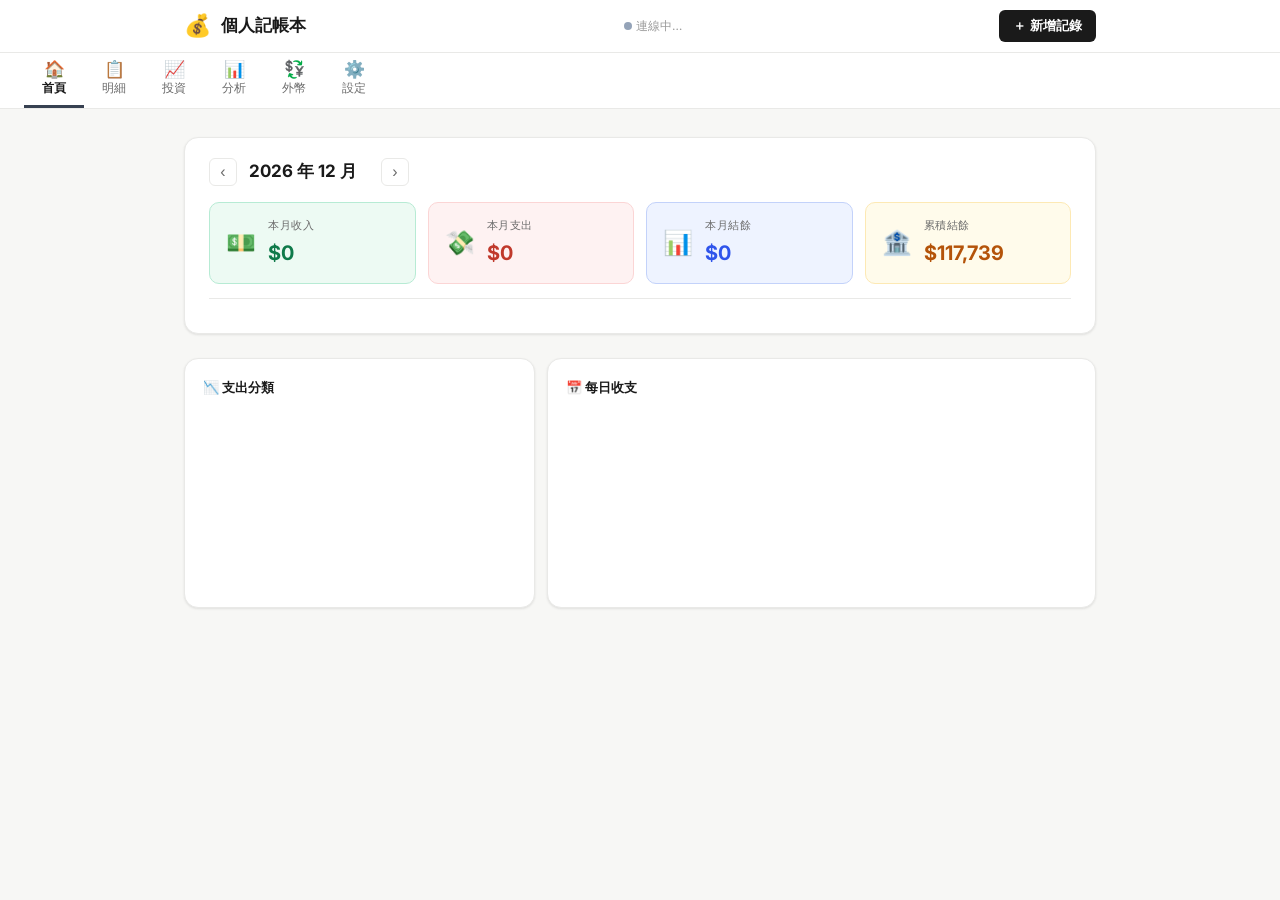
==== index.html @ 9f9714b7 "新增外幣管理頁面 - 導覽列加入「💱 外幣」頁面（選項A 獨立頁面） - 預設 USD $63.32、JPY ¥53,427、HKD HK$101.7 - 支援新增/編輯/刪除外幣持倉 - 匯率自動抓" ====
<!DOCTYPE html>
<html lang="zh-TW">
<head>
  <meta charset="UTF-8">
  <meta name="viewport" content="width=device-width, initial-scale=1.0">
  <title>💰 個人記帳本</title>
  <link rel="preconnect" href="https://fonts.googleapis.com">
  <link href="https://fonts.googleapis.com/css2?family=Inter:wght@400;500;600;700&display=swap" rel="stylesheet">
  <script src="https://cdn.jsdelivr.net/npm/chart.js@4.4.0/dist/chart.umd.min.js"></script>
  <script src="https://www.gstatic.com/firebasejs/9.22.0/firebase-app-compat.js"></script>
  <script src="https://www.gstatic.com/firebasejs/9.22.0/firebase-firestore-compat.js"></script>
  <script src="https://www.gstatic.com/firebasejs/9.22.0/firebase-auth-compat.js"></script>
  <script src="firebase-config.js"></script>
  <script src="prices.js"></script>
  <link rel="stylesheet" href="style.css">
</head>
<body>

<div id="app">

  <!-- 頂部標題列 -->
  <header id="topbar">
    <div id="topbar-inner">
      <div id="page-title">
        <span class="page-emoji">💰</span>
        <span>個人記帳本</span>
      </div>
      <div id="sync-status" title="雲端同步狀態" style="font-size:12px;color:var(--text3);display:flex;align-items:center;gap:4px">
        <span id="sync-dot" style="width:8px;height:8px;border-radius:50%;background:#94a3b8;display:inline-block"></span>
        <span id="sync-label">連線中…</span>
      </div>
      <button id="btn-add-quick" class="btn-primary-sm">＋ 新增記錄</button>
    </div>
  </header>

  <!-- 主導覽列 -->
  <nav id="main-nav">
    <button class="nav-item active" data-page="home">
      <span class="nav-icon">🏠</span><span class="nav-label">首頁</span>
    </button>
    <button class="nav-item" data-page="ledger">
      <span class="nav-icon">📋</span><span class="nav-label">明細</span>
    </button>
    <button class="nav-item" data-page="invest">
      <span class="nav-icon">📈</span><span class="nav-label">投資</span>
    </button>
    <button class="nav-item" data-page="analysis">
      <span class="nav-icon">📊</span><span class="nav-label">分析</span>
    </button>
    <button class="nav-item" data-page="fx">
      <span class="nav-icon">💱</span><span class="nav-label">外幣</span>
    </button>
    <button class="nav-item" data-page="settings">
      <span class="nav-icon">⚙️</span><span class="nav-label">設定</span>
    </button>
  </nav>

  <!-- 登入畫面 -->
  <div id="login-screen" class="hidden" style="position:fixed;inset:0;background:#f7f7f5;display:flex;align-items:center;justify-content:center;z-index:9999;flex-direction:column;gap:20px">
    <div style="text-align:center">
      <div style="font-size:48px;margin-bottom:12px">💰</div>
      <h1 style="font-size:24px;font-weight:700;margin-bottom:6px">個人記帳本</h1>
      <p style="color:#6b7280;font-size:14px;margin-bottom:28px">請登入以存取你的記帳資料</p>
      <button id="btn-google-login" style="display:flex;align-items:center;gap:10px;margin:0 auto;padding:12px 24px;background:#fff;border:1px solid #e5e7eb;border-radius:10px;font-size:15px;font-weight:600;cursor:pointer;box-shadow:0 2px 8px rgba(0,0,0,.08)">
        <img src="https://www.gstatic.com/firebasejs/ui/2.0.0/images/auth/google.svg" width="20">
        以 Google 帳號登入
      </button>
    </div>
  </div>

  <div id="content">
    <!-- 固定費用提醒橫幅（每月1~5日顯示）-->
    <div class="reminder-banner hidden" id="reminder-banner">
      <div class="reminder-banner-text" id="reminder-text"></div>
      <button class="reminder-close" id="reminder-close">✕</button>
    </div>

    <!-- ══ 頁面：首頁 ══ -->
    <div id="page-home" class="page">

      <!-- 本月統計 -->
      <section class="section">
        <div class="section-header">
          <div class="month-nav">
            <button class="month-btn" id="prev-month">‹</button>
            <h2 id="current-month-label">2025 年 6 月</h2>
            <button class="month-btn" id="next-month">›</button>
          </div>
        </div>
        <div class="stats-row">
          <div class="stat-callout income">
            <div class="stat-emoji">💵</div>
            <div class="stat-body"><div class="stat-label">本月收入</div><div class="stat-value" id="stat-income">$0</div></div>
          </div>
          <div class="stat-callout expense">
            <div class="stat-emoji">💸</div>
            <div class="stat-body"><div class="stat-label">本月支出</div><div class="stat-value" id="stat-expense">$0</div></div>
          </div>
          <div class="stat-callout balance">
            <div class="stat-emoji">📊</div>
            <div class="stat-body"><div class="stat-label">本月結餘</div><div class="stat-value" id="stat-balance">$0</div></div>
          </div>
          <div class="stat-callout total">
            <div class="stat-emoji">🏦</div>
            <div class="stat-body"><div class="stat-label">累積結餘</div><div class="stat-value" id="stat-total">$0</div></div>
          </div>
        </div>
        <div class="health-row" id="health-row"></div>
      </section>

      <!-- 圖表（僅保留支出分類 + 每日收支，移除預算執行）-->
      <section class="section charts-section charts-section--2col">
        <div class="chart-card">
          <div class="chart-card-title">📉 支出分類</div>
          <div class="doughnut-wrap"><canvas id="chart-expense-pie"></canvas></div>
        </div>
        <div class="chart-card">
          <div class="chart-card-title">📅 每日收支</div>
          <div class="bar-wrap"><canvas id="chart-daily-bar"></canvas></div>
        </div>
      </section>

    </div><!-- /page-home -->

    <!-- ══ 頁面：記帳明細 ══ -->
    <div id="page-ledger" class="page hidden">
      <section class="section">
        <div class="section-header space-between" id="ledger-header">
          <div class="month-nav">
            <button class="month-btn" id="ledger-prev-month">‹</button>
            <h2 id="ledger-month-label" style="font-size:16px;font-weight:700;min-width:100px;text-align:center"></h2>
            <button class="month-btn" id="ledger-next-month">›</button>
          </div>
          <div class="filter-row">
            <div class="search-wrap">
              <span class="search-icon">🔍</span>
              <input type="text" id="search-tx" class="search-input" placeholder="搜尋備註、分類…">
            </div>
            <select id="filter-type" class="filter-select">
              <option value="all">全部類型</option>
              <option value="expense">支出</option>
              <option value="income">收入</option>
            </select>
            <select id="filter-cat" class="filter-select">
              <option value="all">全部分類</option>
            </select>
            <button id="btn-export-csv" class="btn-ghost">⬇ 匯出 CSV</button>
          </div>
        </div>
        <div class="table-header">
          <span class="col-date">日期</span><span class="col-type">類型</span>
          <span class="col-cat">分類</span><span class="col-note">備註</span>
          <span class="col-amount">金額</span><span class="col-actions"></span>
        </div>
        <div id="tx-table-body"></div>
        <div class="table-footer"><span id="tx-count">0 筆記錄</span></div>
      </section>
    </div><!-- /page-ledger -->

    <!-- ══ 頁面：投資 ══ -->
    <div id="page-invest" class="page hidden">
      <section class="section" id="invest-section">

        <!-- 標題列 -->
        <div class="section-header space-between" style="margin-bottom:10px">
          <h2 class="section-title">📈 投資追蹤</h2>
          <div style="display:flex;gap:8px;flex-wrap:wrap">
            <button class="btn-ghost" id="btn-refresh-prices" onclick="refreshPrices()">🔄 更新股價</button>
            <button class="btn-ghost" id="btn-add-stock-tx">＋ 新增交易</button>
            <button class="btn-ghost" id="btn-add-dividend">＋ 股息記錄</button>
          </div>
        </div>

        <!-- 股價更新時間（永遠顯示） -->
        <div id="prices-update-bar" style="font-size:12px;color:var(--text3);margin-bottom:14px;padding:6px 12px;background:var(--bg2);border-radius:var(--radius-sm)">
          📡 股價資料：<span id="prices-update-time">載入中…</span>
          　　<span id="prices-update-note" style="color:var(--income-fg)"></span>
        </div>

        <!-- 配息待記錄提醒 -->
        <div id="div-remind-bar" class="div-remind-bar hidden">
          <div style="flex:1">
            <div id="div-remind-title" style="font-weight:700;margin-bottom:4px"></div>
            <div id="div-remind-items" style="font-size:12px;color:var(--income-fg)"></div>
          </div>
          <button class="btn-primary" id="div-remind-confirm" style="white-space:nowrap;padding:8px 14px;font-size:13px">✅ 全部記錄</button>
          <button class="btn-ghost" id="div-remind-dismiss" style="padding:8px 10px;font-size:13px">稍後再說</button>
        </div>

        <!-- Tab 導覽列 -->
        <div class="invest-tabs">
          <button class="invest-tab active" data-itab="holding">📊 持倉總覽</button>
          <button class="invest-tab" data-itab="dividend">💰 配息管理</button>
          <button class="invest-tab" data-itab="history">📋 交易紀錄</button>
        </div>

        <!-- ── Tab 1：持倉總覽 ── -->
        <div class="invest-pane" data-ipane="holding">
          <div class="stats-row" style="margin-bottom:20px">
            <div class="stat-callout income">
              <div class="stat-emoji">💼</div>
              <div class="stat-body"><div class="stat-label">投入成本</div><div class="stat-value" id="inv-cost">$0</div></div>
            </div>
            <div class="stat-callout balance">
              <div class="stat-emoji">📊</div>
              <div class="stat-body"><div class="stat-label">目前市值</div><div class="stat-value" id="inv-value">$0</div></div>
            </div>
            <div class="stat-callout" id="inv-pnl-card" style="border-color:#c3d2fa;background:#eef3ff">
              <div class="stat-emoji">📉</div>
              <div class="stat-body"><div class="stat-label">未實現損益</div><div class="stat-value" id="inv-unrealized">$0</div></div>
            </div>
            <div class="stat-callout total">
              <div class="stat-emoji">💰</div>
              <div class="stat-body"><div class="stat-label">已實現損益</div><div class="stat-value" id="inv-realized">$0</div></div>
            </div>
          </div>
          <!-- 報酬率摘要 -->
          <div class="inv-return-bar">
            <div class="inv-return-item">
              <div class="inv-return-label">不含息報酬率</div>
              <div class="inv-return-val" id="inv-return-nocoupon">—</div>
              <div class="inv-return-sub" id="inv-return-nocoupon-amt"></div>
            </div>
            <div class="inv-return-divider"></div>
            <div class="inv-return-item">
              <div class="inv-return-label">含息總報酬率</div>
              <div class="inv-return-val" id="inv-return-total">—</div>
              <div class="inv-return-sub" id="inv-return-total-amt"></div>
            </div>
          </div>

          <div class="panel" style="padding:18px">
            <div class="inv-table-head">
              <span>股票</span><span>股數</span><span>平均成本</span>
              <span>現價</span><span>今日漲跌</span><span>市值</span><span>未實現損益</span><span>報酬率</span>
            </div>
            <div id="holdings-table"></div>
          </div>
        </div>

        <!-- ── Tab 2：配息管理 ── -->
        <div class="invest-pane" data-ipane="dividend" style="display:none">
          <div class="panel" style="margin-bottom:16px;padding:18px">
            <div class="chart-card-title">📅 即將除息提醒</div>
            <div id="upcoming-div-rows"></div>
          </div>
          <div class="panel" style="margin-bottom:16px;padding:18px">
            <div class="chart-card-title">💸 年化殖利率</div>
            <div id="dividend-info-table">
              <div class="inv-table-head" style="grid-template-columns:1.6fr 0.8fr 0.9fr 1fr 1fr 1fr 0.8fr">
                <span>股票</span><span>現價</span><span>配息頻率</span><span>年化殖利率</span><span>最近單次配息</span><span>預估年配息</span><span>佔比</span>
              </div>
              <div id="dividend-info-rows"></div>
            </div>
          </div>
          <div class="panel" style="margin-bottom:16px;padding:18px">
            <div style="display:flex;align-items:center;justify-content:space-between;margin-bottom:12px">
              <div class="chart-card-title" style="margin:0">📈 年度股息收入趨勢</div>
              <div style="display:flex;align-items:center;gap:8px">
                <span id="div-chart-year-total" style="font-size:13px;font-weight:700;color:var(--income-fg)">$0</span>
                <div class="month-nav" style="gap:6px">
                  <button class="month-btn" id="div-chart-prev-year">‹</button>
                  <span id="div-chart-year-label" style="font-size:14px;font-weight:700;min-width:56px;text-align:center"></span>
                  <button class="month-btn" id="div-chart-next-year">›</button>
                </div>
              </div>
            </div>
            <div style="height:200px"><canvas id="chart-div-trend"></canvas></div>
          </div>

          <div class="two-col">
            <div class="panel" style="margin-bottom:0">
              <div class="chart-card-title">🎁 股息收益</div>
              <div class="inv-stat-row"><span>總股息收入</span><span id="inv-dividend-total" class="inv-stat-val income">$0</span></div>
              <div id="dividend-list" style="margin-top:8px"></div>
            </div>
            <div class="panel" style="margin-bottom:0">
              <div class="chart-card-title">📋 已實現損益</div>
              <div id="realized-list"></div>
            </div>
          </div>
        </div>

        <!-- ── Tab 3：交易紀錄 ── -->
        <div class="invest-pane" data-ipane="history" style="display:none">
          <div class="panel" style="padding:18px">
            <div class="chart-card-title" style="margin-bottom:12px">📒 交易記錄</div>
            <div class="inv-tx-head">
              <span>日期</span><span>類型</span><span>股票</span><span>股數</span>
              <span>價格</span><span>手續費</span><span>總金額</span><span></span>
            </div>
            <div id="stock-tx-list"></div>
          </div>
        </div>

      </section>
    </div><!-- /page-invest -->

    <!-- ══ 頁面：分析 ══ -->
    <div id="page-analysis" class="page hidden">

      <!-- 月份比較 -->
      <section class="section">
        <div class="section-header space-between">
          <h2 class="section-title">🔀 月份比較</h2>
        </div>
        <div style="display:flex;gap:10px;margin-bottom:16px;flex-wrap:wrap;align-items:center">
          <input type="month" id="cmp-month-a" class="filter-select">
          <span style="color:var(--text3);font-size:18px">vs</span>
          <input type="month" id="cmp-month-b" class="filter-select">
        </div>
        <div class="compare-grid" id="compare-grid"></div>
      </section>

      <!-- 年度總覽 -->
      <section class="section" id="annual-section">
        <div class="section-header space-between">
          <h2 class="section-title">📅 年度總覽</h2>
          <div class="year-nav">
            <button class="month-btn" id="prev-year">‹</button>
            <span id="year-label" style="font-size:16px;font-weight:700;min-width:60px;text-align:center"></span>
            <button class="month-btn" id="next-year">›</button>
          </div>
        </div>
        <div class="stats-row" style="margin-bottom:20px">
          <div class="stat-callout income">
            <div class="stat-emoji">💵</div>
            <div class="stat-body"><div class="stat-label">年度總收入</div><div class="stat-value" id="yr-income">$0</div></div>
          </div>
          <div class="stat-callout expense">
            <div class="stat-emoji">💸</div>
            <div class="stat-body"><div class="stat-label">年度總支出</div><div class="stat-value" id="yr-expense">$0</div></div>
          </div>
          <div class="stat-callout balance">
            <div class="stat-emoji">📊</div>
            <div class="stat-body"><div class="stat-label">年度結餘</div><div class="stat-value" id="yr-balance">$0</div></div>
          </div>
          <div class="stat-callout total">
            <div class="stat-emoji">📝</div>
            <div class="stat-body"><div class="stat-label">記錄筆數</div><div class="stat-value" id="yr-count">0</div></div>
          </div>
        </div>
        <div class="panel" style="margin-bottom:20px;padding:18px">
          <div class="chart-card-title">📈 月份收支趨勢</div>
          <div style="height:220px"><canvas id="chart-annual-trend"></canvas></div>
        </div>
        <div class="annual-breakdown">
          <div class="annual-col">
            <div class="annual-col-title">💵 收入明細</div>
            <div id="annual-income-list"></div>
          </div>
          <div class="annual-col">
            <div class="annual-col-title">💸 支出明細</div>
            <div id="annual-expense-list"></div>
          </div>
        </div>

        <!-- 薪資獎金明細 -->
        <div class="panel" style="margin-top:20px;padding:18px">
          <div class="chart-card-title" style="font-size:15px;margin-bottom:14px">💼 薪資 ＆ 獎金明細</div>
          <div class="stats-row" style="margin-bottom:16px">
            <div class="stat-callout income">
              <div class="stat-emoji">💼</div>
              <div class="stat-body"><div class="stat-label">年度薪資</div><div class="stat-value" id="yr-salary">$0</div></div>
            </div>
            <div class="stat-callout" style="border-color:#d9f99d;background:#f7fee7">
              <div class="stat-emoji">🎁</div>
              <div class="stat-body"><div class="stat-label">年度獎金</div><div class="stat-value" id="yr-bonus" style="color:#4d7c0f">$0</div></div>
            </div>
            <div class="stat-callout balance">
              <div class="stat-emoji">🏦</div>
              <div class="stat-body"><div class="stat-label">薪資＋獎金</div><div class="stat-value" id="yr-salary-total">$0</div></div>
            </div>
          </div>
          <div style="height:200px;margin-bottom:16px"><canvas id="chart-salary-bonus"></canvas></div>
          <div id="salary-table"></div>
        </div>

      </section>

    </div><!-- /page-analysis -->

    <!-- ══ 頁面：設定 ══ -->
    <div id="page-settings" class="page hidden">

      <!-- 固定費用管理 -->
      <section class="section">
        <div class="section-header space-between">
          <h2 class="section-title">🔁 固定費用管理</h2>
          <button class="btn-ghost" id="btn-add-recurring">＋ 新增固定費用</button>
        </div>
        <div id="recurring-list"></div>
        <div class="import-btn-row">
          <span style="font-size:13px;color:var(--text2)">每月固定支出，一鍵新增到本月記錄</span>
          <div style="display:flex;gap:8px;align-items:center">
            <span id="recurring-imported-tag" class="already-tag hidden">✅ 本月已匯入</span>
            <button class="btn-primary" id="btn-import-recurring" style="width:auto;padding:9px 20px">⚡ 一鍵匯入本月</button>
          </div>
        </div>
      </section>

      <!-- 分類管理 -->
      <section class="section">
        <div class="section-header">
          <h2 class="section-title">🏷️ 分類管理</h2>
        </div>
        <div class="cat-columns">
          <div>
            <div class="cat-col-title">支出分類</div>
            <div id="cat-expense-list"></div>
            <button class="add-cat-btn" data-type="expense">＋ 新增支出分類</button>
          </div>
          <div>
            <div class="cat-col-title">收入分類</div>
            <div id="cat-income-list"></div>
            <button class="add-cat-btn" data-type="income">＋ 新增收入分類</button>
          </div>
        </div>
      </section>

    </div><!-- /page-settings -->

    <!-- ══ 頁面：外幣 ══ -->
    <div id="page-fx" class="page hidden">

      <div style="display:flex;align-items:center;justify-content:space-between;margin-bottom:16px">
        <h2 style="font-size:17px;font-weight:700">💱 外幣管理</h2>
        <div style="display:flex;gap:8px">
          <button class="btn-secondary" onclick="refreshFxRates()" id="fx-refresh-btn">🔄 更新匯率</button>
          <button class="btn-primary" onclick="openFxModal()">＋ 新增外幣</button>
        </div>
      </div>

      <!-- 匯率時間 -->
      <div id="fx-updated-bar" style="font-size:12px;color:var(--text3);margin-bottom:14px;display:none">
        📡 匯率更新於 <span id="fx-updated-time"></span>
      </div>

      <!-- 摘要卡片 -->
      <div class="fx-summary-grid" style="margin-bottom:16px">
        <div class="stat-card"><div class="stat-label">台幣總換算</div><div class="stat-value" id="fx-total-twd">—</div></div>
        <div class="stat-card"><div class="stat-label">幣別數量</div><div class="stat-value" id="fx-count">—</div></div>
      </div>

      <!-- 持倉表格 -->
      <div class="panel" style="margin-bottom:16px;padding:18px">
        <div class="chart-card-title" style="margin-bottom:12px">持倉明細</div>
        <div class="fx-tbl-head">
          <span>幣別</span><span style="text-align:right">持有量</span><span style="text-align:right">現在匯率</span><span style="text-align:right">台幣換算</span><span></span>
        </div>
        <div id="fx-rows"></div>
      </div>

    </div><!-- /page-fx -->

    <!-- 外幣新增/編輯 Modal -->
    <div id="fx-overlay" class="modal-overlay hidden">
      <div class="modal-box" style="max-width:340px">
        <h3 id="fx-modal-title" class="modal-title">新增外幣</h3>
        <div class="form-group">
          <label class="form-label">幣別</label>
          <select id="fx-code" class="form-input">
            <option value="USD">🇺🇸 USD 美元</option>
            <option value="JPY">🇯🇵 JPY 日圓</option>
            <option value="HKD">🇭🇰 HKD 港幣</option>
            <option value="EUR">🇪🇺 EUR 歐元</option>
            <option value="AUD">🇦🇺 AUD 澳幣</option>
            <option value="CNY">🇨🇳 CNY 人民幣</option>
            <option value="SGD">🇸🇬 SGD 新加坡幣</option>
            <option value="GBP">🇬🇧 GBP 英鎊</option>
          </select>
        </div>
        <div class="form-group">
          <label class="form-label">持有金額</label>
          <input type="number" id="fx-amount" class="form-input" placeholder="例：1000" min="0" step="any">
        </div>
        <div class="modal-actions">
          <button class="btn-secondary" onclick="closeFxModal()">取消</button>
          <button class="btn-primary" onclick="confirmFxModal()">確認</button>
        </div>
      </div>
    </div>

  </div><!-- /content -->
</div><!-- /app -->

<!-- ══ 新增固定費用 Modal ══ -->
<div class="overlay hidden" id="recurring-overlay">
  <div class="modal">
    <div class="modal-head">
      <span id="recurring-modal-title">新增固定費用</span>
      <button class="modal-close" id="recurring-modal-close">✕</button>
    </div>
    <div class="fg"><label>名稱</label><input type="text" id="rc-name" placeholder="如：機車分期"></div>
    <div class="form-row two">
      <div class="fg"><label>金額（元）</label><input type="number" id="rc-amount" min="0"></div>
      <div class="fg"><label>分類</label><select id="rc-cat"></select></div>
    </div>
    <button class="btn-submit" id="recurring-confirm">儲存</button>
  </div>
</div>

<!-- ══ 新增股票交易 Modal ══ -->
<div class="overlay hidden" id="stock-tx-overlay">
  <div class="modal">
    <div class="modal-head">
      <span id="stock-tx-modal-title">新增交易</span>
      <button class="modal-close" id="stock-tx-modal-close">✕</button>
    </div>
    <div class="type-tabs">
      <button class="type-tab active" data-stype="buy">📈 買入</button>
      <button class="type-tab" data-stype="sell">📉 賣出</button>
    </div>
    <div class="form-row two">
      <div class="fg"><label>股票代號</label><input type="text" id="st-code" placeholder="如：0050"></div>
      <div class="fg"><label>股票名稱</label><input type="text" id="st-name" placeholder="如：元大台灣50"></div>
    </div>
    <div class="form-row two">
      <div class="fg"><label>股數（張 × 1000）</label><input type="number" id="st-shares" placeholder="1000" min="1" step="1"></div>
      <div class="fg"><label>成交價格（元）</label><input type="number" id="st-price" placeholder="0.00" step="0.01"></div>
    </div>
    <div class="form-row two">
      <div class="fg"><label>手續費（元）</label><input type="number" id="st-fee" placeholder="0" min="0"></div>
      <div class="fg"><label>日期</label><input type="date" id="st-date"></div>
    </div>
    <div class="fg"><label>備註（選填）</label><input type="text" id="st-note" placeholder=""></div>
    <div class="inv-total-preview" id="st-total-preview">總金額：$0</div>
    <button class="btn-submit" id="stock-tx-confirm">新增買入</button>
  </div>
</div>

<!-- ══ 新增股息 Modal ══ -->
<div class="overlay hidden" id="dividend-overlay">
  <div class="modal">
    <div class="modal-head">
      <span>新增股息記錄</span>
      <button class="modal-close" id="dividend-modal-close">✕</button>
    </div>
    <div class="form-row two">
      <div class="fg"><label>股票代號</label><input type="text" id="div-code" placeholder="如：0050"></div>
      <div class="fg"><label>股票名稱</label><input type="text" id="div-name" placeholder="如：元大台灣50"></div>
    </div>
    <div class="form-row two">
      <div class="fg"><label>每股股息（元）</label><input type="number" id="div-per-share" placeholder="0.00" step="0.01"></div>
      <div class="fg"><label>持有股數</label><input type="number" id="div-shares" placeholder="1000" step="1"></div>
    </div>
    <div class="form-row two">
      <div class="fg"><label>除息日</label><input type="date" id="div-date"></div>
      <div class="fg"><label>實收金額（元）</label><input type="number" id="div-total" placeholder="自動計算" step="1"></div>
    </div>
    <div class="fg"><label>備註</label><input type="text" id="div-note" placeholder="現金股息 / 股票股息…"></div>
    <button class="btn-submit" id="dividend-confirm">新增股息</button>
  </div>
</div>

<!-- ══ 新增 / 快速記帳 Modal ══ -->
<div class="overlay hidden" id="add-overlay">
  <div class="modal" id="add-modal">
    <div class="modal-head">
      <span id="modal-title-text">新增記錄</span>
      <button class="modal-close" id="add-modal-close">✕</button>
    </div>

    <div class="type-tabs">
      <button class="type-tab active" data-type="expense">💸 支出</button>
      <button class="type-tab" data-type="income">💵 收入</button>
    </div>

    <form id="add-form">
      <div class="form-row two">
        <div class="fg">
          <label>金額（元）</label>
          <input type="number" id="f-amount" placeholder="0" min="0" step="1" required>
        </div>
        <div class="fg">
          <label>日期</label>
          <input type="date" id="f-date" required>
        </div>
      </div>
      <div class="fg">
        <label>分類</label>
        <select id="f-cat" required></select>
      </div>
      <div class="fg">
        <label>備註（選填）</label>
        <input type="text" id="f-note" placeholder="如：午餐、捷運票…">
      </div>
      <button type="submit" class="btn-submit" id="add-submit-btn">新增支出</button>
    </form>
  </div>
</div>

<!-- ══ 編輯記錄 Modal ══ -->
<div class="overlay hidden" id="edit-overlay">
  <div class="modal" id="edit-modal">
    <div class="modal-head">
      <span>編輯記錄</span>
      <button class="modal-close" id="edit-modal-close">✕</button>
    </div>
    <div class="fg">
      <label>金額（元）</label>
      <input type="number" id="e-amount" min="0" step="1">
    </div>
    <div class="fg">
      <label>日期</label>
      <input type="date" id="e-date">
    </div>
    <div class="fg">
      <label>分類</label>
      <select id="e-cat"></select>
    </div>
    <div class="fg">
      <label>備註</label>
      <input type="text" id="e-note">
    </div>
    <button class="btn-submit" id="edit-confirm-btn">儲存變更</button>
  </div>
</div>

<!-- ══ 分類 Modal ══ -->
<div class="overlay hidden" id="cat-overlay">
  <div class="modal" id="cat-modal">
    <div class="modal-head">
      <span id="cat-modal-title">新增分類</span>
      <button class="modal-close" id="cat-modal-close">✕</button>
    </div>
    <div class="fg">
      <label>分類名稱</label>
      <input type="text" id="cm-name" placeholder="如：餐飲">
    </div>
    <div class="form-row two">
      <div class="fg">
        <label>Emoji 圖示</label>
        <input type="text" id="cm-icon" placeholder="🍔" maxlength="2">
      </div>
      <div class="fg">
        <label>標籤顏色</label>
        <input type="color" id="cm-color" value="#4f7cff">
      </div>
    </div>
    <button class="btn-submit" id="cat-confirm-btn">確認</button>
  </div>
</div>

<script src="app.js"></script>
</body>
</html>
---- style.css ----
*, *::before, *::after { box-sizing: border-box; margin: 0; padding: 0; }

:root {
  --bg:        #ffffff;
  --bg2:       #f7f7f5;
  --border:    #e9e9e7;
  --text:      #1a1a1a;
  --text2:     #6b6b6b;
  --text3:     #9b9b9b;
  --income-bg:  #edfaf3;
  --income-fg:  #0f7a4a;
  --expense-bg: #fef2f2;
  --expense-fg: #c0392b;
  --balance-bg: #eef3ff;
  --balance-fg: #2f54eb;
  --total-bg:   #fffbeb;
  --total-fg:   #b45309;
  --radius-sm:  6px;
  --radius:     10px;
  --radius-lg:  14px;
  --shadow:     0 1px 3px rgba(0,0,0,.06), 0 1px 2px rgba(0,0,0,.04);
  --shadow-md:  0 4px 16px rgba(0,0,0,.09);
}

body {
  font-family: 'Inter', 'Segoe UI', '微軟正黑體', sans-serif;
  background: var(--bg2);
  color: var(--text);
  font-size: 14px;
  line-height: 1.6;
}

/* ── topbar ── */
#topbar {
  position: sticky; top: 0; z-index: 100;
  background: rgba(255,255,255,.92);
  backdrop-filter: blur(12px);
  border-bottom: 1px solid var(--border);
}
#topbar-inner {
  max-width: 960px; margin: 0 auto;
  padding: 0 24px;
  height: 52px;
  display: flex; align-items: center; justify-content: space-between;
}

/* ── 主導覽列（桌面：水平 tabs，手機：底部固定）──*/
#main-nav {
  position: sticky; top: 52px; z-index: 90;
  display: flex; align-items: stretch;
  background: rgba(255,255,255,.95);
  backdrop-filter: blur(10px);
  border-bottom: 1px solid var(--border);
  padding: 0 24px;
  gap: 0;
}
.nav-item {
  display: flex; flex-direction: column; align-items: center; justify-content: center;
  padding: 8px 18px; gap: 2px;
  background: none; border: none; cursor: pointer;
  border-bottom: 3px solid transparent;
  color: var(--text2); font-size: 12px; font-weight: 500;
  transition: color .15s, border-color .15s;
  white-space: nowrap;
}
.nav-icon { font-size: 17px; line-height: 1; }
.nav-item:hover { color: var(--text); }
.nav-item.active { color: var(--text); border-bottom-color: #374151; font-weight: 700; }

/* ── 頁面顯示/隱藏 ── */
.page { display: contents; }
.page.hidden { display: none; }
#page-title {
  display: flex; align-items: center; gap: 10px;
  font-size: 17px; font-weight: 700; color: var(--text);
}
.page-emoji { font-size: 22px; }

/* ── content ── */
#content {
  max-width: 960px; margin: 0 auto;
  padding: 28px 24px 60px;
  display: flex; flex-direction: column; gap: 24px;
}

/* ── section ── */
.section {
  background: var(--bg);
  border: 1px solid var(--border);
  border-radius: var(--radius-lg);
  padding: 20px 24px;
  box-shadow: var(--shadow);
}

.section-header {
  display: flex; align-items: center;
  margin-bottom: 16px;
}
.section-header.space-between { justify-content: space-between; flex-wrap: wrap; gap: 10px; }
.section-title { font-size: 15px; font-weight: 600; }

/* ── month nav ── */
.month-nav {
  display: flex; align-items: center; gap: 12px;
}
.month-nav h2 { font-size: 17px; font-weight: 700; min-width: 120px; }
.month-btn {
  width: 28px; height: 28px;
  border: 1px solid var(--border); background: var(--bg);
  border-radius: var(--radius-sm); cursor: pointer;
  font-size: 16px; display: flex; align-items: center; justify-content: center;
  color: var(--text2); transition: background .12s;
}
.month-btn:hover { background: var(--bg2); }

/* ── stat callouts ── */
.stats-row {
  display: grid;
  grid-template-columns: repeat(4, 1fr);
  gap: 12px;
}
.stat-callout {
  display: flex; align-items: center; gap: 12px;
  border-radius: var(--radius);
  padding: 14px 16px;
  border: 1px solid transparent;
}
.stat-callout.income  { background: var(--income-bg);  border-color: #b7ebd4; }
.stat-callout.expense { background: var(--expense-bg); border-color: #fbd5d5; }
.stat-callout.balance { background: var(--balance-bg); border-color: #c3d2fa; }
.stat-callout.total   { background: var(--total-bg);   border-color: #fde9b4; }

.stat-emoji { font-size: 24px; flex-shrink: 0; }
.stat-label { font-size: 11px; font-weight: 500; color: var(--text2); text-transform: uppercase; letter-spacing: .5px; }
.stat-value { font-size: 20px; font-weight: 700; margin-top: 2px; }
.stat-callout.income  .stat-value { color: var(--income-fg);  }
.stat-callout.expense .stat-value { color: var(--expense-fg); }
.stat-callout.balance .stat-value { color: var(--balance-fg); }
.stat-callout.total   .stat-value { color: var(--total-fg);   }

/* ── charts ── */
.charts-section {
  display: grid !important;
  grid-template-columns: 1fr 1.8fr 1fr;
}
/* 首頁只剩兩欄圖表 */
.charts-section--2col {
  grid-template-columns: 1fr 1.6fr;
  gap: 0;
  padding: 0 !important;
  background: transparent !important;
  border: none !important;
  box-shadow: none !important;
}
.chart-card {
  background: var(--bg);
  border: 1px solid var(--border);
  border-radius: var(--radius-lg);
  padding: 18px;
  box-shadow: var(--shadow);
}
.charts-section .chart-card + .chart-card { margin-left: 12px; }
.chart-card-title { font-size: 13px; font-weight: 600; margin-bottom: 12px; color: var(--text); }
.doughnut-wrap { height: 180px; display: flex; align-items: center; justify-content: center; }
.doughnut-wrap canvas { max-height: 170px; }
.bar-wrap { height: 180px; }
.bar-wrap canvas { width: 100% !important; height: 100% !important; }

/* ── budget mini ── */
.budget-mini-item { margin-bottom: 12px; }
.budget-mini-head {
  display: flex; justify-content: space-between;
  font-size: 12px; margin-bottom: 4px; color: var(--text2);
}
.budget-mini-head strong { color: var(--text); font-weight: 600; }
.prog-bg { height: 6px; background: var(--bg2); border-radius: 99px; overflow: hidden; }
.prog-fill { height: 100%; border-radius: 99px; transition: width .3s; }

/* ── filter row ── */
.filter-row { display: flex; gap: 8px; align-items: center; flex-wrap: wrap; }
.filter-select {
  padding: 6px 10px; font-size: 13px;
  border: 1px solid var(--border); border-radius: var(--radius-sm);
  background: var(--bg); color: var(--text); cursor: pointer;
}

/* ── table ── */
.table-header, .tx-row {
  display: grid;
  grid-template-columns: 90px 70px 110px 1fr 110px 68px;
  align-items: center;
  gap: 8px;
  padding: 8px 12px;
}
.table-header {
  font-size: 11px; font-weight: 600; color: var(--text3);
  text-transform: uppercase; letter-spacing: .5px;
  border-bottom: 1px solid var(--border);
  background: var(--bg2);
  border-radius: var(--radius-sm);
}
.tx-row {
  border-bottom: 1px solid var(--border);
  font-size: 13px;
  transition: background .1s;
}
.tx-row:last-child { border-bottom: none; }
.tx-row:hover { background: var(--bg2); }

.col-date   { color: var(--text2); font-size: 12px; }
.col-amount { text-align: right; font-weight: 600; }
.col-amount.income  { color: var(--income-fg);  }
.col-amount.expense { color: var(--expense-fg); }
.col-actions { display: flex; gap: 4px; justify-content: flex-end; }

.type-badge {
  display: inline-flex; align-items: center; gap: 3px;
  padding: 2px 8px; border-radius: 99px;
  font-size: 11px; font-weight: 600; white-space: nowrap;
}
.type-badge.income  { background: var(--income-bg);  color: var(--income-fg);  }
.type-badge.expense { background: var(--expense-bg); color: var(--expense-fg); }

.cat-badge {
  display: inline-flex; align-items: center; gap: 4px;
  padding: 2px 8px; border-radius: 6px;
  font-size: 12px; font-weight: 500;
}

.table-footer {
  padding: 10px 12px;
  font-size: 12px; color: var(--text3);
  border-top: 1px solid var(--border);
  margin-top: 4px;
}

.empty-state {
  padding: 40px; text-align: center;
  color: var(--text3); font-size: 14px;
}

/* ── budget grid ── */
.budget-grid-inner {
  display: grid;
  grid-template-columns: repeat(auto-fill, minmax(200px, 1fr));
  gap: 10px;
}
.budget-input-item {
  display: flex; flex-direction: column; gap: 4px;
}
.budget-input-item label {
  font-size: 12px; font-weight: 500; color: var(--text2);
}
.budget-input-item input {
  padding: 7px 10px; border: 1px solid var(--border);
  border-radius: var(--radius-sm); font-size: 13px; background: var(--bg2);
}
.budget-input-item input:focus { outline: none; border-color: var(--balance-fg); background: #fff; }

/* ── category list ── */
.cat-columns { display: grid; grid-template-columns: 1fr 1fr; gap: 24px; }
.cat-col-title { font-size: 12px; font-weight: 600; color: var(--text3); text-transform: uppercase; letter-spacing: .5px; margin-bottom: 10px; }
.cat-row {
  display: flex; align-items: center; gap: 8px;
  padding: 7px 8px; border-radius: var(--radius-sm);
  font-size: 13px; transition: background .1s;
}
.cat-row:hover { background: var(--bg2); }
.cat-dot { width: 10px; height: 10px; border-radius: 50%; flex-shrink: 0; }
.cat-name { flex: 1; }
.cat-action {
  border: none; background: none; cursor: pointer;
  font-size: 13px; padding: 2px 5px; border-radius: 4px;
  color: var(--text3); transition: background .1s;
}
.cat-action:hover { background: var(--border); color: var(--text); }

.add-cat-btn {
  margin-top: 8px; width: 100%;
  padding: 7px; border: 1px dashed var(--border);
  border-radius: var(--radius-sm); background: none;
  font-size: 13px; color: var(--text3); cursor: pointer;
  transition: background .1s, color .1s;
}
.add-cat-btn:hover { background: var(--bg2); color: var(--text); }

/* ── buttons ── */
.btn-primary-sm {
  padding: 7px 14px; background: #1a1a1a; color: #fff;
  border: none; border-radius: var(--radius-sm);
  font-size: 13px; font-weight: 600; cursor: pointer;
  transition: opacity .12s;
}
.btn-primary-sm:hover { opacity: .82; }

.btn-ghost {
  padding: 6px 12px; background: none;
  border: 1px solid var(--border); border-radius: var(--radius-sm);
  font-size: 13px; color: var(--text2); cursor: pointer;
  transition: background .12s;
}
.btn-ghost:hover { background: var(--bg2); }

.btn-submit {
  width: 100%; padding: 10px;
  background: #1a1a1a; color: #fff;
  border: none; border-radius: var(--radius-sm);
  font-size: 14px; font-weight: 600; cursor: pointer;
  margin-top: 6px; transition: opacity .12s;
}
.btn-submit:hover { opacity: .82; }

.icon-btn {
  border: none; background: none; cursor: pointer;
  font-size: 14px; padding: 3px 5px;
  border-radius: 4px; color: var(--text3);
  transition: background .1s;
}
.icon-btn:hover { background: var(--border); color: var(--text); }

/* ── modal ── */
.overlay {
  position: fixed; inset: 0;
  background: rgba(0,0,0,.35);
  display: flex; align-items: center; justify-content: center;
  z-index: 999;
  backdrop-filter: blur(2px);
}
.modal {
  background: var(--bg); border-radius: var(--radius-lg);
  padding: 24px; width: 420px;
  box-shadow: var(--shadow-md);
  display: flex; flex-direction: column; gap: 14px;
}
.modal-head {
  display: flex; justify-content: space-between; align-items: center;
  font-size: 16px; font-weight: 700;
}
.modal-close {
  border: none; background: none; cursor: pointer;
  font-size: 16px; color: var(--text3); padding: 2px 6px;
  border-radius: 4px; transition: background .1s;
}
.modal-close:hover { background: var(--bg2); color: var(--text); }

/* type tabs */
.type-tabs {
  display: flex; gap: 6px;
  background: var(--bg2); padding: 4px; border-radius: var(--radius-sm);
}
.type-tab {
  flex: 1; padding: 7px; border: none; background: none;
  border-radius: var(--radius-sm); font-size: 13px; font-weight: 500;
  color: var(--text2); cursor: pointer; transition: all .12s;
}
.type-tab.active[data-type="expense"] { background: var(--expense-bg); color: var(--expense-fg); font-weight: 700; }
.type-tab.active[data-type="income"]  { background: var(--income-bg);  color: var(--income-fg);  font-weight: 700; }

/* form */
.fg { display: flex; flex-direction: column; gap: 5px; }
.fg label { font-size: 12px; font-weight: 600; color: var(--text2); text-transform: uppercase; letter-spacing: .4px; }
.fg input, .fg select {
  padding: 9px 11px; border: 1px solid var(--border);
  border-radius: var(--radius-sm); font-size: 14px;
  background: var(--bg2); color: var(--text);
  transition: border .12s, background .12s;
}
.fg input:focus, .fg select:focus { outline: none; border-color: #555; background: #fff; }
.form-row.two { display: grid; grid-template-columns: 1fr 1fr; gap: 12px; }

.hidden { display: none !important; }

/* ── 提醒橫幅 ── */
.reminder-banner {
  background: #fff8e1; border: 1px solid #fcd34d;
  border-radius: var(--radius); padding: 14px 18px;
  display: flex; align-items: center; justify-content: space-between; gap: 12px;
  margin-bottom: 4px;
}
.reminder-banner-text { font-size: 14px; color: #92400e; flex: 1; }
.reminder-banner-text strong { font-weight: 700; }
.reminder-close {
  border: none; background: none; cursor: pointer;
  color: #92400e; font-size: 18px; padding: 0 4px; opacity: .6;
}
.reminder-close:hover { opacity: 1; }

/* ── 財務健康指標 ── */
.health-row {
  display: flex; gap: 8px; margin-top: 14px; flex-wrap: wrap;
  padding-top: 14px; border-top: 1px solid var(--border);
}
.health-badge {
  display: flex; align-items: center; gap: 5px;
  padding: 5px 12px; border-radius: 99px;
  font-size: 12px; font-weight: 600; white-space: nowrap;
}
.hb-green  { background: #dcfce7; color: #15803d; }
.hb-yellow { background: #fef9c3; color: #a16207; }
.hb-red    { background: #fee2e2; color: #b91c1c; }
.hb-blue   { background: #dbeafe; color: #1d4ed8; }
.hb-gray   { background: var(--bg2); color: var(--text2); }
.health-label { font-weight: 400; opacity: .8; }

/* ── 關鍵字搜尋 ── */
.search-input {
  padding: 6px 12px 6px 30px;
  border: 1px solid var(--border); border-radius: var(--radius-sm);
  font-size: 13px; background: #fff; color: var(--text);
  min-width: 180px;
}
.search-wrap { position: relative; }
.search-icon {
  position: absolute; left: 9px; top: 50%; transform: translateY(-50%);
  font-size: 13px; color: var(--text3); pointer-events: none;
}

/* ── 月份比較 ── */
.compare-grid { display: grid; grid-template-columns: 1fr 1fr; gap: 16px; }
.compare-col { background: var(--bg2); border: 1px solid var(--border); border-radius: var(--radius); padding: 16px; }
.compare-col-title { font-size: 13px; font-weight: 700; margin-bottom: 12px; }
.compare-stat { display: flex; justify-content: space-between; padding: 6px 0; font-size: 13px; border-bottom: 1px solid var(--border); }
.compare-stat:last-child { border-bottom: none; }

/* ── 重複記帳 ── */
.recurring-row {
  display: flex; align-items: center; gap: 10px;
  padding: 9px 0; border-bottom: 1px solid var(--border);
}
.recurring-row:last-child { border-bottom: none; }
.recurring-name { flex: 1; font-size: 13px; font-weight: 500; }
.recurring-amount { font-size: 13px; font-weight: 600; color: var(--expense-fg); }
.import-btn-row {
  display: flex; align-items: center; justify-content: space-between;
  padding: 12px 0 4px; flex-wrap: wrap; gap: 8px;
}
.already-tag {
  font-size: 12px; color: var(--income-fg); font-weight: 600;
  background: var(--income-bg); padding: 3px 10px; border-radius: 99px;
}

/* ── 手機版 ── */
@media (max-width: 768px) {
  /* 底部導覽列 */
  #main-nav {
    position: fixed; bottom: 0; left: 0; right: 0; top: auto;
    border-top: 1px solid var(--border); border-bottom: none;
    padding: 0; gap: 0;
    box-shadow: 0 -2px 12px rgba(0,0,0,.07);
    z-index: 200;
  }
  .nav-item {
    flex: 1; padding: 6px 4px 8px;
    font-size: 10px; border-bottom: none;
    border-top: 2px solid transparent;
  }
  .nav-icon { font-size: 20px; }
  .nav-item.active { border-top-color: #374151; border-bottom: none; }

  #content { padding: 12px 12px 90px; gap: 14px; }
  #topbar-inner { padding: 0 14px; }

  .stats-row { grid-template-columns: 1fr 1fr; gap: 10px; }
  .stat-callout { padding: 12px 14px; }
  .stat-emoji { font-size: 20px; }
  .stat-value { font-size: 17px; }

  .charts-section, .charts-section--2col { grid-template-columns: 1fr !important; }
  .charts-section .chart-card + .chart-card { margin-left: 0; margin-top: 12px; }
  .bar-wrap, .doughnut-wrap { height: 200px; }

  .two-col { grid-template-columns: 1fr; }
  .compare-grid { grid-template-columns: 1fr; }
  .annual-breakdown { grid-template-columns: 1fr; }
  .cat-columns { grid-template-columns: 1fr; }

  .table-header { display: none; }
  .tx-row {
    grid-template-columns: 1fr auto;
    grid-template-rows: auto auto auto;
    padding: 13px 14px;
    gap: 3px 10px;
  }
  /* 第一行：分類（左）、金額（右） */
  .tx-row .col-cat    { grid-column: 1; grid-row: 1; }
  .tx-row .col-amount { grid-column: 2; grid-row: 1; text-align: right; font-size: 16px; align-self: center; }
  /* 第二行：備註（左）、類型badge（右） */
  .tx-row .col-note {
    grid-column: 1; grid-row: 2;
    font-size: 12px; color: var(--text2); line-height: 1.4;
  }
  .tx-row .col-note-empty { display: none; } /* 無備註時不佔版面 */
  .tx-row .col-type   { grid-column: 2; grid-row: 2; text-align: right; align-self: start; }
  /* 第三行：日期（左）、操作按鈕（右） */
  .tx-row .col-date   { grid-column: 1; grid-row: 3; font-size: 11px; color: var(--text3); align-self: center; }
  .tx-row .col-actions { grid-column: 2; grid-row: 3; display: flex; justify-content: flex-end; align-items: center; gap: 2px; }

  /* 記帳明細：標題與篩選列直向排列 */
  #ledger-header { flex-direction: column; align-items: flex-start; gap: 8px; }
  #ledger-header .filter-row { width: 100%; flex-wrap: wrap; gap: 6px; }
  #ledger-header .search-wrap { width: 100%; }
  #ledger-header .search-input { width: 100%; min-width: 0; box-sizing: border-box; }
  #ledger-header .filter-select { flex: 1; min-width: 100px; }
  #ledger-header #btn-export-csv { width: 100%; }

  .inv-table-head { display: none; }
  .holding-row {
    grid-template-columns: 1fr auto !important;
    grid-template-rows: auto auto auto auto;
    padding: 10px;
    gap: 4px;
  }
  .holding-row > div:nth-child(1) { grid-column: 1; grid-row: 1; }
  .holding-row > div:nth-child(2) { grid-column: 2; grid-row: 1; text-align: right; font-size: 12px; color: var(--text2); }
  .holding-row > div:nth-child(3) { grid-column: 1; grid-row: 2; font-size: 12px; color: var(--text2); }
  .holding-row > div:nth-child(4) { grid-column: 2; grid-row: 2; }
  .holding-row > div:nth-child(5) { grid-column: 1; grid-row: 3; font-size: 13px; }
  .holding-row > div:nth-child(6) { grid-column: 2; grid-row: 3; text-align: right; }
  .holding-row > div:nth-child(7) { grid-column: 1; grid-row: 4; font-size: 13px; }
  .holding-row > div:nth-child(8) { grid-column: 2; grid-row: 4; text-align: right; }

  .inv-tx-head { display: none; }
  .inv-tx-row {
    grid-template-columns: 1fr auto !important;
    grid-template-rows: auto auto;
    padding: 10px; gap: 4px;
  }
  .inv-tx-row > span:nth-child(1) { grid-column:1; grid-row:2; font-size:11px; color:var(--text2); }
  .inv-tx-row > span:nth-child(2) { grid-column:2; grid-row:2; }
  .inv-tx-row > span:nth-child(3) { grid-column:1; grid-row:1; }
  .inv-tx-row > span:nth-child(4) { display:none; }
  .inv-tx-row > span:nth-child(5) { display:none; }
  .inv-tx-row > span:nth-child(6) { display:none; }
  .inv-tx-row > span:nth-child(7) { grid-column:2; grid-row:1; text-align:right; font-weight:700; }
  .inv-tx-row > span:nth-child(8) { grid-column:1/-1; grid-row:3; display:flex; justify-content:flex-end; }

  .modal { width: calc(100vw - 32px); padding: 20px 16px; }
  .form-row.two { grid-template-columns: 1fr; gap: 8px; }

  .health-row { gap: 6px; }
  .health-badge { font-size: 11px; padding: 4px 10px; }
}

/* ── 投資追蹤 ── */
.inv-table-head, .inv-tx-head {
  display: grid; gap: 8px; padding: 8px 12px;
  font-size: 11px; font-weight: 600; color: var(--text3);
  text-transform: uppercase; letter-spacing: .5px;
  background: var(--bg2); border-radius: var(--radius-sm);
  border-bottom: 1px solid var(--border);
}
.inv-table-head { grid-template-columns: 1.6fr 0.8fr 1fr 1.2fr 0.9fr 1fr 1.1fr 0.9fr; }
.inv-tx-head    { grid-template-columns: 90px 70px 1.4fr 0.8fr 0.9fr 0.8fr 1fr 50px; }

.holding-row, .inv-tx-row {
  display: grid; gap: 8px; padding: 10px 12px;
  align-items: center; font-size: 13px;
  border-bottom: 1px solid var(--border);
  transition: background .1s;
}
.holding-row:hover, .inv-tx-row:hover { background: var(--bg2); }
.holding-row:last-child, .inv-tx-row:last-child { border-bottom: none; }
.holding-row { grid-template-columns: 1.6fr 0.8fr 1fr 1.2fr 0.9fr 1fr 1.1fr 0.9fr; }
.inv-tx-row  { grid-template-columns: 90px 70px 1.4fr 0.8fr 0.9fr 0.8fr 1fr 50px; }

.stock-name  { font-weight: 600; }
.stock-code  { font-size: 11px; color: var(--text3); }
.price-input {
  width: 100%; padding: 5px 8px;
  border: 1px solid var(--border); border-radius: var(--radius-sm);
  font-size: 13px; background: var(--bg2); color: var(--text);
  text-align: right;
}
.price-input:focus { outline: none; border-color: #555; background: #fff; }

.pnl-pos { color: var(--income-fg);  font-weight: 600; }
.pnl-neg { color: var(--expense-fg); font-weight: 600; }
.pnl-zero{ color: var(--text3); }

.inv-type-badge {
  display: inline-flex; align-items: center;
  padding: 2px 8px; border-radius: 99px;
  font-size: 11px; font-weight: 600;
}
.inv-type-buy  { background: #dcfce7; color: #15803d; }
.inv-type-sell { background: #fee2e2; color: #b91c1c; }
.inv-type-div  { background: #fef9c3; color: #a16207; }

.inv-stat-row {
  display: flex; justify-content: space-between; align-items: center;
  padding: 8px 0; border-bottom: 1px solid var(--border); font-size: 13px;
}
.inv-stat-row:last-child { border-bottom: none; }
.inv-stat-val { font-weight: 700; }
.inv-stat-val.income  { color: var(--income-fg); }
.inv-stat-val.expense { color: var(--expense-fg); }

.inv-total-preview {
  background: var(--bg2); border-radius: var(--radius-sm);
  padding: 10px 14px; font-size: 14px; font-weight: 700;
  text-align: center; color: var(--balance-fg);
}

/* ── 年度總覽 ── */
.annual-breakdown {
  display: grid;
  grid-template-columns: 1fr 1fr;
  gap: 16px;
}
.annual-col {
  background: var(--bg2);
  border: 1px solid var(--border);
  border-radius: var(--radius);
  padding: 16px;
}
.annual-col-title {
  font-size: 13px; font-weight: 700;
  margin-bottom: 12px; color: var(--text);
}
.annual-row {
  display: flex; align-items: center; gap: 10px;
  padding: 9px 0;
  border-bottom: 1px solid var(--border);
}
.annual-row:last-child { border-bottom: none; }
.annual-dot { width: 10px; height: 10px; border-radius: 50%; flex-shrink: 0; }
.annual-name { flex: 1; font-size: 13px; font-weight: 500; }
.annual-bar-wrap { width: 100px; }
.annual-bar-bg { height: 6px; background: var(--border); border-radius: 99px; overflow: hidden; }
.annual-bar-fill { height: 100%; border-radius: 99px; }
.annual-amount { font-size: 13px; font-weight: 700; width: 90px; text-align: right; white-space: nowrap; }
.annual-pct { font-size: 11px; color: var(--text3); width: 34px; text-align: right; }
.annual-total-row {
  display: flex; justify-content: space-between; align-items: center;
  padding: 10px 0 0;
  margin-top: 4px;
  border-top: 2px solid var(--border);
  font-size: 13px; font-weight: 700;
}
.year-nav { display: flex; align-items: center; gap: 10px; }

/* ── 薪資獎金明細 ── */
.salary-row {
  display: grid;
  grid-template-columns: 0.8fr 1fr 1fr 1fr;
  gap: 8px;
  padding: 9px 4px;
  font-size: 13px;
  align-items: center;
  border-bottom: 1px solid var(--border);
}
.salary-header {
  font-size: 11px; font-weight: 700;
  color: var(--text3);
  text-transform: uppercase; letter-spacing: .5px;
  padding-bottom: 8px;
}
.salary-footer {
  font-weight: 700;
  border-top: 2px solid var(--border);
  border-bottom: none;
  padding-top: 10px; margin-top: 2px;
}
.salary-col { text-align: right; font-weight: 600; }
.salary-col.income { color: var(--income-fg); }
.salary-col.bonus  { color: #4d7c0f; }
.salary-col.total  { color: var(--balance-fg); }

/* ── 外幣頁面 ── */
.fx-summary-grid {
  display: grid;
  grid-template-columns: 1fr 1fr;
  gap: 10px;
}
.fx-tbl-head, .fx-row {
  display: grid;
  grid-template-columns: 2fr 1.2fr 1.2fr 1.2fr 60px;
  gap: 8px;
  align-items: center;
  padding: 9px 4px;
  border-bottom: 0.5px solid var(--border);
  font-size: 13px;
}
.fx-tbl-head {
  font-size: 11px;
  font-weight: 700;
  color: var(--text3);
  padding-bottom: 6px;
}
.fx-row:last-child { border-bottom: none; }
.fx-row .fx-flag { font-size: 18px; margin-right: 6px; }
.fx-row .fx-code { font-weight: 700; font-size: 14px; }
.fx-row .fx-name { font-size: 11px; color: var(--text3); }
.fx-row-actions { display: flex; gap: 4px; justify-content: flex-end; }
@media (max-width: 600px) {
  .fx-tbl-head { display: none; }
  .fx-row {
    grid-template-columns: 1fr;
    gap: 4px;
    padding: 12px 4px;
  }
  .fx-row > span { text-align: left !important; }
  .fx-row-actions { justify-content: flex-start; }
}

/* ── 配息待記錄提醒列 ── */
.div-remind-bar {
  display: flex;
  align-items: flex-start;
  gap: 10px;
  background: #f0fdf4;
  border: 1.5px solid var(--income-fg);
  border-radius: var(--radius);
  padding: 12px 14px;
  margin-bottom: 14px;
  font-size: 13px;
  line-height: 1.5;
}
.div-remind-bar.hidden { display: none; }

/* ── 投資報酬率摘要列 ── */
.inv-return-bar {
  display: flex;
  align-items: center;
  background: var(--bg2);
  border-radius: var(--radius);
  padding: 14px 20px;
  margin-bottom: 16px;
  gap: 0;
}
.inv-return-item {
  flex: 1;
  text-align: center;
}
.inv-return-label {
  font-size: 11px;
  font-weight: 700;
  color: var(--text3);
  text-transform: uppercase;
  letter-spacing: .5px;
  margin-bottom: 4px;
}
.inv-return-val {
  font-size: 26px;
  font-weight: 700;
  line-height: 1.1;
}
.inv-return-sub {
  font-size: 12px;
  color: var(--text2);
  margin-top: 3px;
}
.inv-return-divider {
  width: 1px;
  height: 48px;
  background: var(--border);
  margin: 0 20px;
}

/* ── 投資頁 Tab ── */
.invest-tabs {
  display: flex;
  border-bottom: 1.5px solid var(--border);
  margin-bottom: 20px;
  gap: 0;
}
.invest-tab {
  padding: 9px 20px;
  font-size: 13px;
  font-weight: 600;
  border: none;
  background: none;
  cursor: pointer;
  color: var(--text2);
  border-bottom: 2.5px solid transparent;
  margin-bottom: -1.5px;
  transition: color .15s;
}
.invest-tab:hover { color: var(--text); }
.invest-tab.active { color: var(--text); border-bottom-color: var(--text); }

/* ── 即將除息排程表 ── */
.div-sched-head, .div-sched-row {
  display: grid;
  grid-template-columns: 1.6fr 0.9fr 0.7fr 0.9fr 0.6fr 0.8fr auto;
  gap: 6px;
  padding: 8px 4px;
  font-size: 13px;
  align-items: center;
}
.div-sched-head {
  font-size: 11px; font-weight: 700;
  color: var(--text3);
  text-transform: uppercase; letter-spacing: .5px;
  border-bottom: 1px solid var(--border);
}
.div-sched-row { border-bottom: 1px solid var(--border); }
.div-sched-row:last-child { border-bottom: none; }
.div-sched-urgent {
  background: rgba(250, 204, 21, 0.12);
  border-radius: 6px;
  border-bottom: none !important;
  margin-bottom: 4px;
}
.div-recorded-badge {
  display: inline-block;
  font-size: 11px; font-weight: 600;
  color: var(--income-fg);
  background: var(--income-bg);
  border-radius: 4px;
  padding: 3px 7px;
  white-space: nowrap;
}
.div-est-badge {
  display: inline-block;
  font-size: 10px; font-weight: 600;
  color: var(--text3);
  background: var(--bg2);
  border: 1px solid var(--border);
  border-radius: 4px;
  padding: 1px 5px;
  vertical-align: middle;
  margin-left: 4px;
}
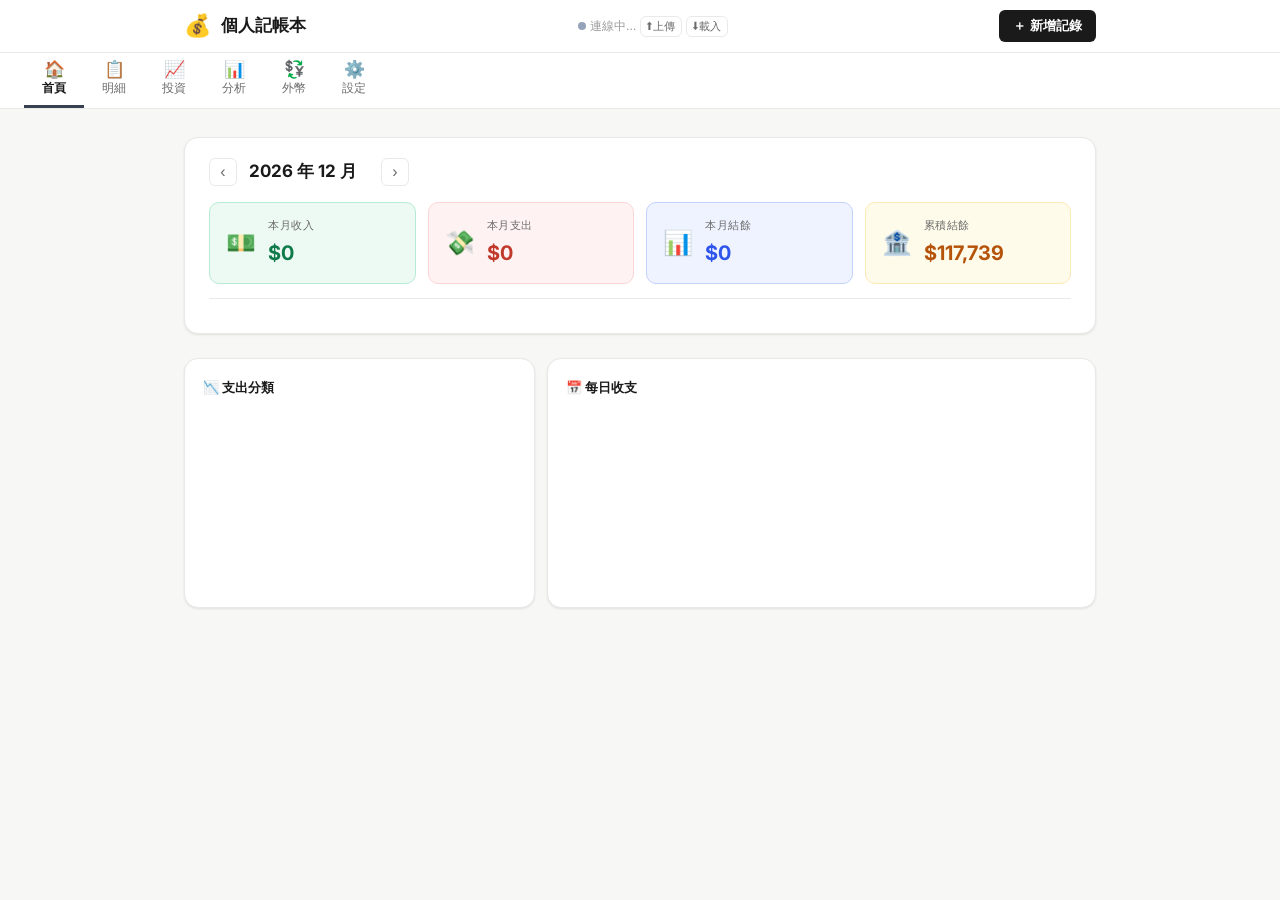
==== commit b144f45a: "feat: 頂列新增手動強制上傳／載入雲端按鈕 Co-Authored-By: Claude Sonnet 5.5 <noreply@anthropic.com>" ====
--- a/index.html
+++ b/index.html
@@ -28,6 +28,8 @@
       <div id="sync-status" title="雲端同步狀態" style="font-size:12px;color:var(--text3);display:flex;align-items:center;gap:4px">
         <span id="sync-dot" style="width:8px;height:8px;border-radius:50%;background:#94a3b8;display:inline-block"></span>
         <span id="sync-label">連線中…</span>
+        <button onclick="forceCloudPush()" title="用這台裝置的資料覆蓋雲端" style="border:1px solid var(--border);background:none;border-radius:6px;font-size:11px;padding:2px 6px;cursor:pointer;color:var(--text2)">⬆上傳</button>
+        <button onclick="forceCloudPull()" title="用雲端資料覆蓋這台裝置" style="border:1px solid var(--border);background:none;border-radius:6px;font-size:11px;padding:2px 6px;cursor:pointer;color:var(--text2)">⬇載入</button>
       </div>
       <button id="btn-add-quick" class="btn-primary-sm">＋ 新增記錄</button>
     </div>
@@ -144,6 +146,10 @@
             <select id="filter-cat" class="filter-select">
               <option value="all">全部分類</option>
             </select>
+            <div class="filter-amount-wrap">
+              <span class="filter-amount-prefix">≥ $</span>
+              <input type="number" id="filter-min-amount" class="filter-amount-input" placeholder="金額" min="0" step="100">
+            </div>
             <button id="btn-export-csv" class="btn-ghost">⬇ 匯出 CSV</button>
           </div>
         </div>
@@ -192,6 +198,7 @@
           <button class="invest-tab active" data-itab="holding">📊 持倉總覽</button>
           <button class="invest-tab" data-itab="dividend">💰 配息管理</button>
           <button class="invest-tab" data-itab="history">📋 交易紀錄</button>
+          <button class="invest-tab" data-itab="drip">♻️ 股息再投入</button>
         </div>
 
         <!-- ── Tab 1：持倉總覽 ── -->
@@ -293,8 +300,129 @@
           </div>
         </div>
 
+        <!-- ── Tab 4：股息再投入 ── -->
+        <div class="invest-pane" data-ipane="drip" style="display:none">
+          <!-- 摘要卡片 -->
+          <div class="stats-row" style="margin-bottom:20px">
+            <div class="stat-callout income">
+              <div class="stat-emoji">♻️</div>
+              <div class="stat-body"><div class="stat-label">累計再投入金額</div><div class="stat-value" id="drip-total-cost">$0</div></div>
+            </div>
+            <div class="stat-callout balance">
+              <div class="stat-emoji">📈</div>
+              <div class="stat-body"><div class="stat-label">額外增加市值</div><div class="stat-value" id="drip-current-value">—</div></div>
+            </div>
+            <div class="stat-callout total">
+              <div class="stat-emoji">💸</div>
+              <div class="stat-body"><div class="stat-label">估算額外年配息</div><div class="stat-value" id="drip-est-annual">—</div></div>
+            </div>
+          </div>
+
+          <!-- 再投入記錄表 -->
+          <div class="panel" style="padding:18px;margin-bottom:16px">
+            <div style="display:flex;align-items:center;justify-content:space-between;margin-bottom:14px">
+              <div class="chart-card-title" style="margin:0">📋 再投入記錄</div>
+              <button class="btn-primary" onclick="openDripModal()" style="font-size:13px;padding:6px 14px">+ 新增記錄</button>
+            </div>
+            <div class="drip-head">
+              <span>日期</span><span>配息來源</span><span>配息金額</span>
+              <span>再投入股票</span><span>股數</span><span>買入價</span><span>總成本</span><span></span>
+            </div>
+            <div id="drip-rows"></div>
+          </div>
+
+          <!-- 各股累計再投入明細 -->
+          <div class="panel" style="padding:18px;margin-bottom:16px">
+            <div class="chart-card-title">📊 各股累計再投入</div>
+            <div id="drip-summary-rows"></div>
+          </div>
+
+          <!-- DRIP 效益分析：現金投入法 vs 會計成本法 -->
+          <div class="panel" style="padding:18px;margin-bottom:16px">
+            <div class="chart-card-title">⚖️ DRIP 效益分析</div>
+            <div style="font-size:12px;color:var(--text3);margin-bottom:10px">比較「現金投入法（App採用）」與「會計成本法」的均價與報酬率差異</div>
+            <div id="drip-analysis-rows"></div>
+          </div>
+
+          <!-- 本金回收率 -->
+          <div class="panel" style="padding:18px">
+            <div class="chart-card-title">💰 本金回收率</div>
+            <div style="font-size:12px;color:var(--text3);margin-bottom:10px">累計已收股息 ÷ 現金投入成本（達 100% 代表本金已全數回收）</div>
+            <div id="drip-recovery-rows"></div>
+          </div>
+        </div>
+
       </section>
     </div><!-- /page-invest -->
+
+    <!-- ── DRIP Modal ── -->
+    <div id="drip-overlay" class="modal-overlay hidden" onclick="if(event.target===this)closeDripModal()">
+      <div class="modal-box" style="max-width:420px">
+        <div class="modal-header">
+          <span class="modal-title">新增股息再投入記錄</span>
+          <button class="modal-close" onclick="closeDripModal()">✕</button>
+        </div>
+        <div class="modal-body" style="display:flex;flex-direction:column;gap:14px">
+          <div>
+            <label class="form-label">日期</label>
+            <input type="date" id="drip-date" class="form-input">
+          </div>
+          <div>
+            <label class="form-label">配息來源（哪支股票配的息）</label>
+            <select id="drip-source" class="form-input">
+              <option value="0050">0050 元大台灣50</option>
+              <option value="0056">0056 元大高股息</option>
+              <option value="006208">006208 富邦台50</option>
+              <option value="00878">00878 國泰永續高股息</option>
+              <option value="00918">00918 大華優利高填息30</option>
+              <option value="009816">009816 凱基台灣TOP50</option>
+              <option value="other">其他</option>
+            </select>
+          </div>
+          <div>
+            <label class="form-label">收到的配息金額（元）</label>
+            <input type="number" id="drip-div-amount" class="form-input" placeholder="例：1350" min="0" step="any">
+          </div>
+          <div>
+            <label class="form-label">再投入購買的股票</label>
+            <select id="drip-target" class="form-input">
+              <option value="0050">0050 元大台灣50</option>
+              <option value="0056">0056 元大高股息</option>
+              <option value="006208">006208 富邦台50</option>
+              <option value="00878">00878 國泰永續高股息</option>
+              <option value="00918">00918 大華優利高填息30</option>
+              <option value="009816">009816 凱基台灣TOP50</option>
+              <option value="other">其他</option>
+            </select>
+          </div>
+          <div style="display:grid;grid-template-columns:1fr 1fr;gap:10px">
+            <div>
+              <label class="form-label">買入股數</label>
+              <input type="number" id="drip-shares" class="form-input" placeholder="例：10" min="0" step="any" oninput="calcDripCost()">
+            </div>
+            <div>
+              <label class="form-label">買入價格（元/股）</label>
+              <input type="number" id="drip-price" class="form-input" placeholder="例：102.5" min="0" step="any" oninput="calcDripCost()">
+            </div>
+          </div>
+          <div>
+            <label class="form-label">手續費（元，可留 0）</label>
+            <input type="number" id="drip-fee" class="form-input" placeholder="0" min="0" value="0" oninput="calcDripCost()">
+          </div>
+          <div style="background:var(--bg2);border-radius:8px;padding:10px 14px;font-size:13px;color:var(--text2)">
+            預估總成本：<strong id="drip-cost-preview" style="color:var(--text1);font-size:15px">—</strong>
+          </div>
+          <div>
+            <label class="form-label">備註（選填）</label>
+            <input type="text" id="drip-note" class="form-input" placeholder="例：2026Q2 配息再投入">
+          </div>
+        </div>
+        <div class="modal-footer">
+          <button class="btn-ghost" onclick="closeDripModal()">取消</button>
+          <button class="btn-primary" onclick="confirmDripModal()">確認新增</button>
+        </div>
+      </div>
+    </div>
 
     <!-- ══ 頁面：分析 ══ -->
     <div id="page-analysis" class="page hidden">
@@ -439,24 +567,39 @@
       <!-- 摘要卡片 -->
       <div class="fx-summary-grid" style="margin-bottom:16px">
         <div class="stat-card"><div class="stat-label">台幣總換算</div><div class="stat-value" id="fx-total-twd">—</div></div>
-        <div class="stat-card"><div class="stat-label">幣別數量</div><div class="stat-value" id="fx-count">—</div></div>
+        <div class="stat-card"><div class="stat-label">未實現匯差</div><div class="stat-value" id="fx-total-pnl">—</div></div>
       </div>
 
       <!-- 持倉表格 -->
       <div class="panel" style="margin-bottom:16px;padding:18px">
         <div class="chart-card-title" style="margin-bottom:12px">持倉明細</div>
         <div class="fx-tbl-head">
-          <span>幣別</span><span style="text-align:right">持有量</span><span style="text-align:right">現在匯率</span><span style="text-align:right">台幣換算</span><span></span>
+          <span>幣別</span><span style="text-align:right">持有量</span><span style="text-align:right">均買匯率</span><span style="text-align:right">現在匯率</span><span style="text-align:right">台幣換算</span><span style="text-align:right">匯差損益</span><span></span>
         </div>
         <div id="fx-rows"></div>
       </div>
 
+      <!-- 交易記錄 -->
+      <div class="panel" style="margin-bottom:16px;padding:18px">
+        <div class="chart-card-title" style="margin-bottom:12px">交易記錄</div>
+        <div class="fx-tx-head">
+          <span>日期</span><span>幣別</span><span>類型</span><span style="text-align:right">金額</span><span style="text-align:right">匯率／備註</span><span style="text-align:right">台幣金額</span><span></span>
+        </div>
+        <div id="fx-tx-rows"></div>
+      </div>
+
     </div><!-- /page-fx -->
 
-    <!-- 外幣新增/編輯 Modal -->
+    <!-- 外幣新增 Modal -->
     <div id="fx-overlay" class="modal-overlay hidden">
-      <div class="modal-box" style="max-width:340px">
-        <h3 id="fx-modal-title" class="modal-title">新增外幣</h3>
+      <div class="modal-box" style="max-width:360px">
+        <h3 class="modal-title">新增外幣記錄</h3>
+        <input type="hidden" id="fx-modal-type" value="buy">
+        <!-- 類型切換 -->
+        <div class="fx-type-toggle" style="margin-bottom:16px">
+          <button id="fx-type-buy"   class="fx-type-btn active" onclick="setFxModalType('buy')">💰 買入</button>
+          <button id="fx-type-spend" class="fx-type-btn"        onclick="setFxModalType('spend')">✈️ 使用／花費</button>
+        </div>
         <div class="form-group">
           <label class="form-label">幣別</label>
           <select id="fx-code" class="form-input">
@@ -471,8 +614,20 @@
           </select>
         </div>
         <div class="form-group">
-          <label class="form-label">持有金額</label>
-          <input type="number" id="fx-amount" class="form-input" placeholder="例：1000" min="0" step="any">
+          <label class="form-label" id="fx-amount-label">買入金額（外幣）</label>
+          <input type="number" id="fx-amount" class="form-input" placeholder="例：30000" min="0" step="any">
+        </div>
+        <div class="form-group" id="fx-rate-group">
+          <label class="form-label">買入匯率（1 外幣 = ? 台幣）<span style="color:var(--text3);font-size:11px"> 選填</span></label>
+          <input type="number" id="fx-buy-rate" class="form-input" placeholder="例：0.199（不記得可留空）" min="0" step="any">
+        </div>
+        <div class="form-group" id="fx-note-group" style="display:none">
+          <label class="form-label">備註<span style="color:var(--text3);font-size:11px"> 選填</span></label>
+          <input type="text" id="fx-note" class="form-input" placeholder="例：沖繩旅遊">
+        </div>
+        <div class="form-group">
+          <label class="form-label">日期</label>
+          <input type="date" id="fx-date" class="form-input">
         </div>
         <div class="modal-actions">
           <button class="btn-secondary" onclick="closeFxModal()">取消</button>
--- a/style.css
+++ b/style.css
@@ -183,6 +183,21 @@
   border: 1px solid var(--border); border-radius: var(--radius-sm);
   background: var(--bg); color: var(--text); cursor: pointer;
 }
+.filter-amount-wrap {
+  display: flex; align-items: center;
+  border: 1px solid var(--border); border-radius: var(--radius-sm);
+  background: var(--bg); overflow: hidden;
+}
+.filter-amount-prefix {
+  padding: 6px 6px 6px 10px; font-size: 13px; color: var(--text3);
+  white-space: nowrap; user-select: none;
+}
+.filter-amount-input {
+  padding: 6px 8px 6px 0; font-size: 13px; width: 80px;
+  border: none; background: transparent; color: var(--text); outline: none;
+}
+.filter-amount-input::-webkit-outer-spin-button,
+.filter-amount-input::-webkit-inner-spin-button { -webkit-appearance: none; margin: 0; }
 
 /* ── table ── */
 .table-header, .tx-row {
@@ -300,6 +315,16 @@
   transition: background .12s;
 }
 .btn-ghost:hover { background: var(--bg2); }
+.btn-icon-del {
+  flex-shrink: 0;
+  width: 20px; height: 20px; padding: 0;
+  background: none; border: none;
+  color: var(--text3); font-size: 14px; line-height: 1;
+  cursor: pointer; border-radius: 3px;
+  opacity: 0; transition: opacity .15s, color .15s;
+}
+.inv-stat-row:hover .btn-icon-del { opacity: 1; }
+.btn-icon-del:hover { color: #ef4444; }
 
 .btn-submit {
   width: 100%; padding: 10px;
@@ -501,6 +526,8 @@
   #ledger-header .search-wrap { width: 100%; }
   #ledger-header .search-input { width: 100%; min-width: 0; box-sizing: border-box; }
   #ledger-header .filter-select { flex: 1; min-width: 100px; }
+  #ledger-header .filter-amount-wrap { flex: 1; min-width: 100px; }
+  #ledger-header .filter-amount-input { width: 100%; }
   #ledger-header #btn-export-csv { width: 100%; }
 
   .inv-table-head { display: none; }
@@ -582,9 +609,17 @@
   padding: 2px 8px; border-radius: 99px;
   font-size: 11px; font-weight: 600;
 }
-.inv-type-buy  { background: #dcfce7; color: #15803d; }
-.inv-type-sell { background: #fee2e2; color: #b91c1c; }
-.inv-type-div  { background: #fef9c3; color: #a16207; }
+.inv-type-buy      { background: #dcfce7; color: #15803d; }
+.inv-type-sell     { background: #fee2e2; color: #b91c1c; }
+.inv-type-div      { background: #fef9c3; color: #a16207; }
+.inv-type-reinvest { background: #e0f2fe; color: #0369a1; }
+.non-div-badge {
+  display: inline-flex; align-items: center;
+  padding: 1px 6px; border-radius: 99px;
+  font-size: 10px; font-weight: 600;
+  background: #f1f5f9; color: #64748b;
+  border: 1px solid #cbd5e1;
+}
 
 .inv-stat-row {
   display: flex; justify-content: space-between; align-items: center;
@@ -674,8 +709,8 @@
 }
 .fx-tbl-head, .fx-row {
   display: grid;
-  grid-template-columns: 2fr 1.2fr 1.2fr 1.2fr 60px;
-  gap: 8px;
+  grid-template-columns: 1.6fr 1fr 1fr 1fr 1fr 1fr 56px;
+  gap: 6px;
   align-items: center;
   padding: 9px 4px;
   border-bottom: 0.5px solid var(--border);
@@ -688,10 +723,34 @@
   padding-bottom: 6px;
 }
 .fx-row:last-child { border-bottom: none; }
+.fx-tx-head, .fx-tx-row {
+  display: grid;
+  grid-template-columns: 1fr 0.8fr 0.7fr 1.1fr 1.3fr 1.1fr 44px;
+  gap: 6px;
+  align-items: center;
+  padding: 8px 4px;
+  border-bottom: 0.5px solid var(--border);
+  font-size: 13px;
+}
+.fx-tx-head {
+  font-size: 11px;
+  font-weight: 700;
+  color: var(--text3);
+  padding-bottom: 6px;
+}
+.fx-tx-row:last-child { border-bottom: none; }
 .fx-row .fx-flag { font-size: 18px; margin-right: 6px; }
 .fx-row .fx-code { font-weight: 700; font-size: 14px; }
 .fx-row .fx-name { font-size: 11px; color: var(--text3); }
 .fx-row-actions { display: flex; gap: 4px; justify-content: flex-end; }
+/* 外幣類型切換 */
+.fx-type-toggle { display: flex; gap: 0; border: 1px solid var(--border); border-radius: 8px; overflow: hidden; }
+.fx-type-btn { flex: 1; padding: 8px 4px; font-size: 13px; border: none; background: var(--bg); color: var(--text2); cursor: pointer; transition: background 0.15s, color 0.15s; }
+.fx-type-btn.active { background: var(--accent); color: #fff; font-weight: 600; }
+.fx-type-btn:first-child { border-right: 1px solid var(--border); }
+/* 交易類型徽章 */
+.fx-badge-buy   { display:inline-block; padding:2px 7px; border-radius:4px; font-size:11px; font-weight:600; background:#e8f5e9; color:#388e3c; }
+.fx-badge-spend { display:inline-block; padding:2px 7px; border-radius:4px; font-size:11px; font-weight:600; background:#fff3e0; color:#e65100; }
 @media (max-width: 600px) {
   .fx-tbl-head { display: none; }
   .fx-row {
@@ -701,6 +760,46 @@
   }
   .fx-row > span { text-align: left !important; }
   .fx-row-actions { justify-content: flex-start; }
+}
+
+/* ── 股息再投入 ── */
+.drip-head, .drip-row {
+  display: grid;
+  grid-template-columns: 88px 1fr 1fr 1fr 0.7fr 0.8fr 0.9fr 44px;
+  gap: 6px;
+  align-items: center;
+  padding: 9px 12px;
+  border-bottom: 0.5px solid var(--border);
+  font-size: 13px;
+}
+.drip-head {
+  font-size: 11px; font-weight: 700; color: var(--text3);
+  text-transform: uppercase; letter-spacing: .4px; padding-bottom: 6px;
+}
+.drip-row:last-child { border-bottom: none; }
+.drip-badge {
+  display: inline-flex; align-items: center; gap: 3px;
+  padding: 2px 7px; border-radius: 20px; font-size: 11px; font-weight: 600;
+  background: #e8f5e9; color: #2e7d32;
+}
+.drip-sum-head, .drip-sum-row {
+  display: grid;
+  grid-template-columns: 1.4fr 1.1fr 0.9fr 1fr 1fr 0.7fr;
+  gap: 6px; align-items: center;
+  padding: 9px 12px; border-bottom: 0.5px solid var(--border); font-size: 13px;
+}
+.drip-sum-head { font-size: 11px; font-weight: 700; color: var(--text3); padding-bottom: 6px; }
+.drip-sum-row:last-child { border-bottom: none; }
+@media (max-width: 600px) {
+  .drip-head { display: none; }
+  .drip-row {
+    grid-template-columns: 1fr 1fr;
+    grid-template-rows: auto auto auto;
+    gap: 4px; padding: 12px 8px;
+  }
+  .drip-row > span:nth-child(7) { font-weight: 700; }
+  .drip-sum-head { display: none; }
+  .drip-sum-row { grid-template-columns: 1fr 1fr; grid-template-rows: auto auto; gap: 4px; }
 }
 
 /* ── 配息待記錄提醒列 ── */
@@ -811,14 +910,90 @@
   padding: 3px 7px;
   white-space: nowrap;
 }
-.div-est-badge {
+/* DRIP 效益分析表格 */
+.drip-analysis-head, .drip-analysis-row {
+  display: grid;
+  grid-template-columns: 1.4fr 0.9fr 0.9fr 0.8fr 1fr 1fr;
+  gap: 6px; padding: 8px 4px; font-size: 13px; align-items: center;
+}
+.drip-analysis-head {
+  font-size: 11px; font-weight: 700; color: var(--text3);
+  text-transform: uppercase; letter-spacing: .5px;
+  border-bottom: 1px solid var(--border);
+}
+.drip-analysis-row { border-bottom: 1px solid var(--border); }
+.drip-analysis-row:last-child { border-bottom: none; }
+
+/* 本金回收率表格 */
+.drip-recovery-head, .drip-recovery-row {
+  display: grid;
+  grid-template-columns: 1.3fr 0.9fr 2fr 0.7fr 0.7fr 0.7fr;
+  gap: 6px; padding: 10px 4px; font-size: 13px; align-items: center;
+}
+.drip-recovery-head {
+  font-size: 11px; font-weight: 700; color: var(--text3);
+  text-transform: uppercase; letter-spacing: .5px;
+  border-bottom: 1px solid var(--border);
+}
+.drip-recovery-row { border-bottom: 1px solid var(--border); }
+.drip-recovery-row:last-child { border-bottom: none; }
+.drip-recovery-cleared { opacity: 0.6; }
+
+/* ── Toast 通知 ── */
+#app-toast {
+  position: fixed; bottom: 24px; left: 50%; transform: translateX(-50%) translateY(20px);
+  background: #1a1a1a; color: #fff;
+  padding: 10px 20px; border-radius: 8px;
+  font-size: 13px; font-weight: 500;
+  box-shadow: 0 4px 16px rgba(0,0,0,.18);
+  opacity: 0; pointer-events: none;
+  transition: opacity .25s, transform .25s;
+  z-index: 9999; white-space: nowrap;
+}
+#app-toast.toast-show {
+  opacity: 1; transform: translateX(-50%) translateY(0);
+}
+
+.div-sched-warn {
+  background: rgba(251, 146, 60, 0.10);
+  border-radius: 6px;
+  border-bottom: none !important;
+  margin-bottom: 4px;
+}
+.div-shares-changed-badge {
   display: inline-block;
   font-size: 10px; font-weight: 600;
-  color: var(--text3);
-  background: var(--bg2);
-  border: 1px solid var(--border);
+  color: #9a3412;
+  background: #ffedd5;
+  border: 1px solid #fdba74;
   border-radius: 4px;
   padding: 1px 5px;
   vertical-align: middle;
   margin-left: 4px;
 }
+.btn-warn {
+  color: #c2410c !important;
+  border-color: #fb923c !important;
+}
+.div-confirmed-badge {
+  display: inline-block;
+  font-size: 10px; font-weight: 600;
+  color: #15803d;
+  background: #dcfce7;
+  border: 1px solid #86efac;
+  border-radius: 4px;
+  padding: 1px 5px;
+  vertical-align: middle;
+  margin-left: 4px;
+}
+.div-est-badge {
+  display: inline-block;
+  font-size: 10px; font-weight: 600;
+  color: #92400e;
+  background: #fef3c7;
+  border: 1px solid #fcd34d;
+  border-radius: 4px;
+  padding: 1px 5px;
+  vertical-align: middle;
+  margin-left: 4px;
+}
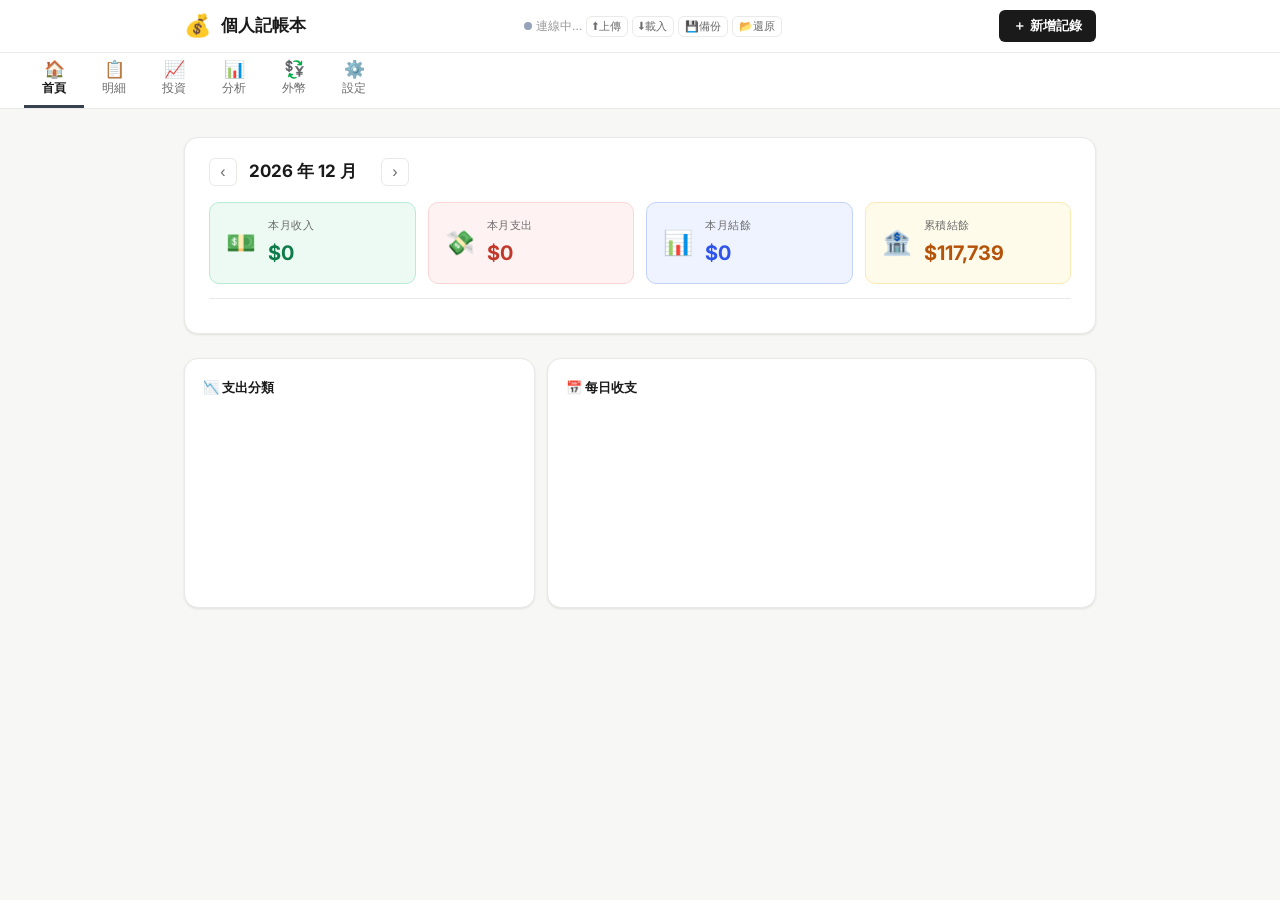
==== commit e4d574aa: "feat: 雲端同步防護（載入前自動備份、未讀雲端不上傳）與匯出／匯入備份 Co-Authored-By: Claude Sonnet 5.5 <noreply@anthropic.com>" ====
--- a/index.html
+++ b/index.html
@@ -30,6 +30,9 @@
         <span id="sync-label">連線中…</span>
         <button onclick="forceCloudPush()" title="用這台裝置的資料覆蓋雲端" style="border:1px solid var(--border);background:none;border-radius:6px;font-size:11px;padding:2px 6px;cursor:pointer;color:var(--text2)">⬆上傳</button>
         <button onclick="forceCloudPull()" title="用雲端資料覆蓋這台裝置" style="border:1px solid var(--border);background:none;border-radius:6px;font-size:11px;padding:2px 6px;cursor:pointer;color:var(--text2)">⬇載入</button>
+        <button onclick="exportBackup()" title="下載備份檔" style="border:1px solid var(--border);background:none;border-radius:6px;font-size:11px;padding:2px 6px;cursor:pointer;color:var(--text2)">💾備份</button>
+        <button onclick="document.getElementById('backup-file').click()" title="從備份檔還原" style="border:1px solid var(--border);background:none;border-radius:6px;font-size:11px;padding:2px 6px;cursor:pointer;color:var(--text2)">📂還原</button>
+        <input type="file" id="backup-file" accept=".json" style="display:none" onchange="importBackup(this)">
       </div>
       <button id="btn-add-quick" class="btn-primary-sm">＋ 新增記錄</button>
     </div>
